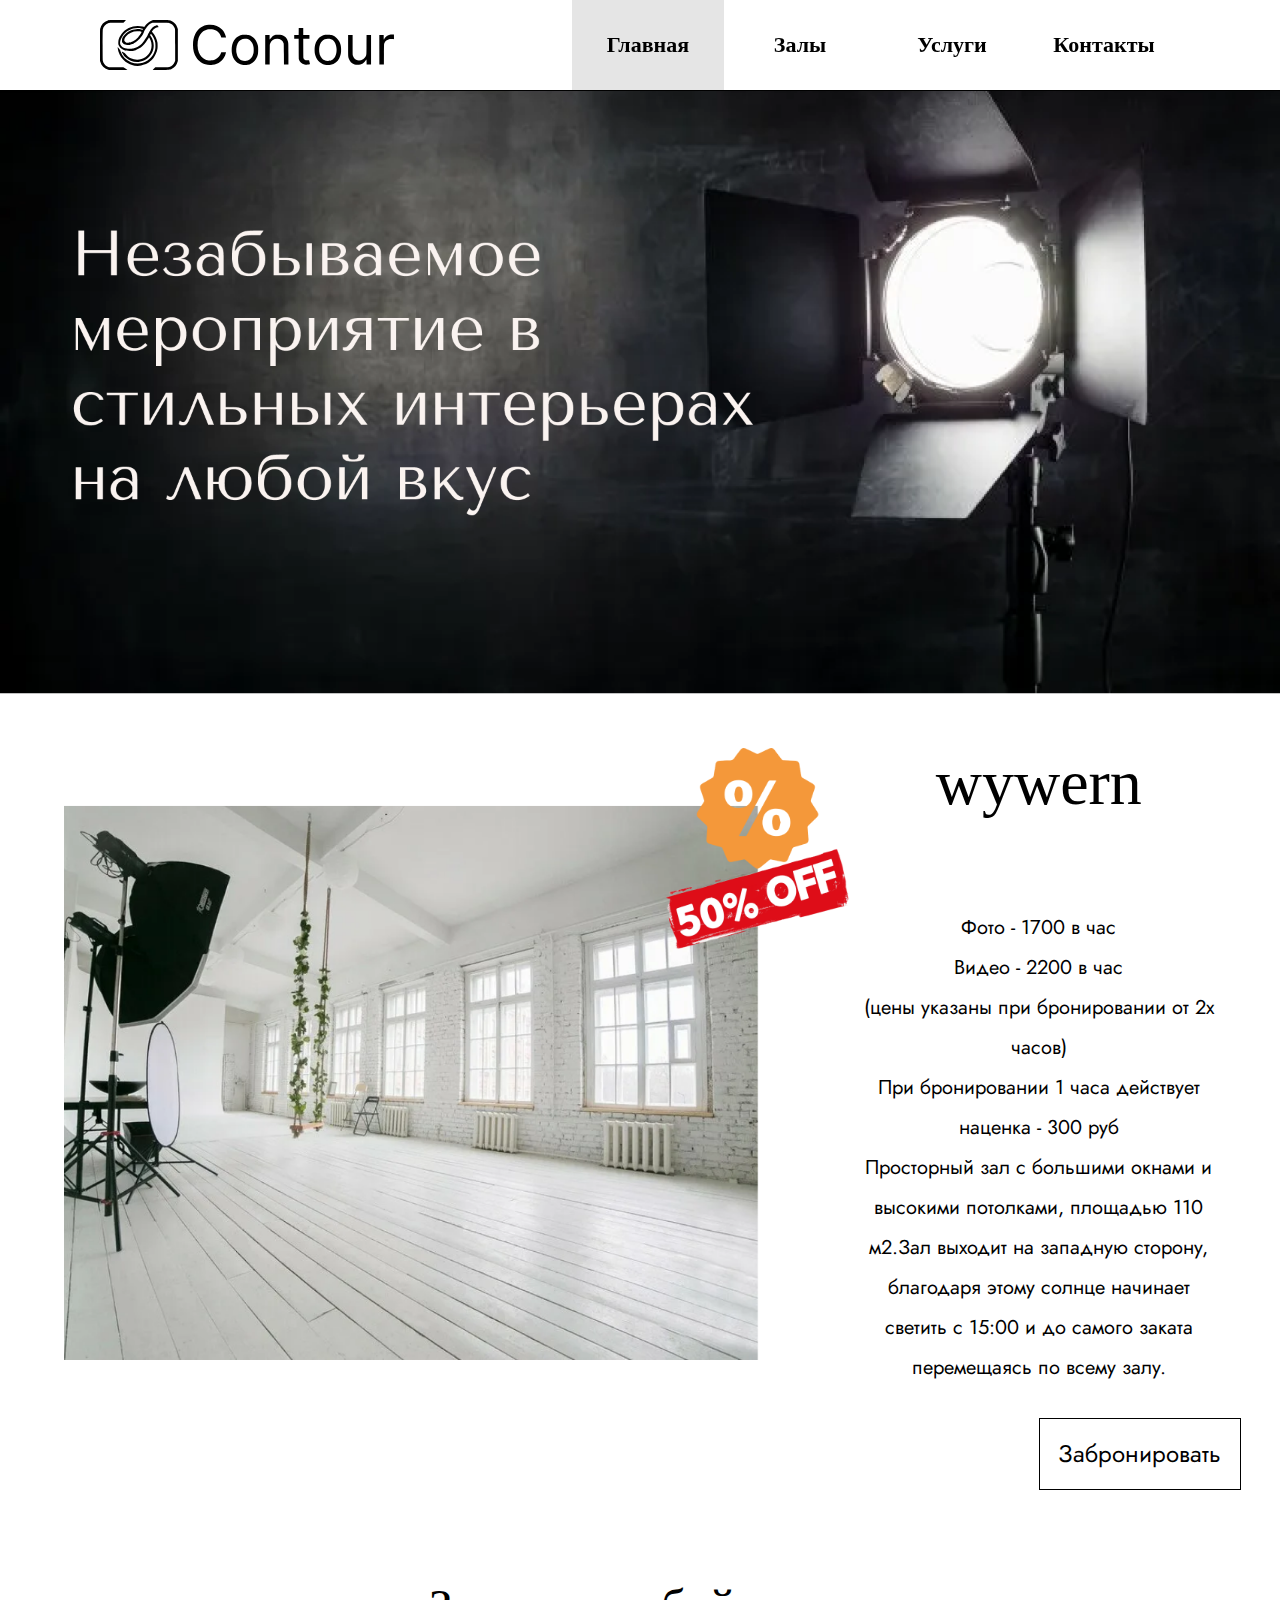
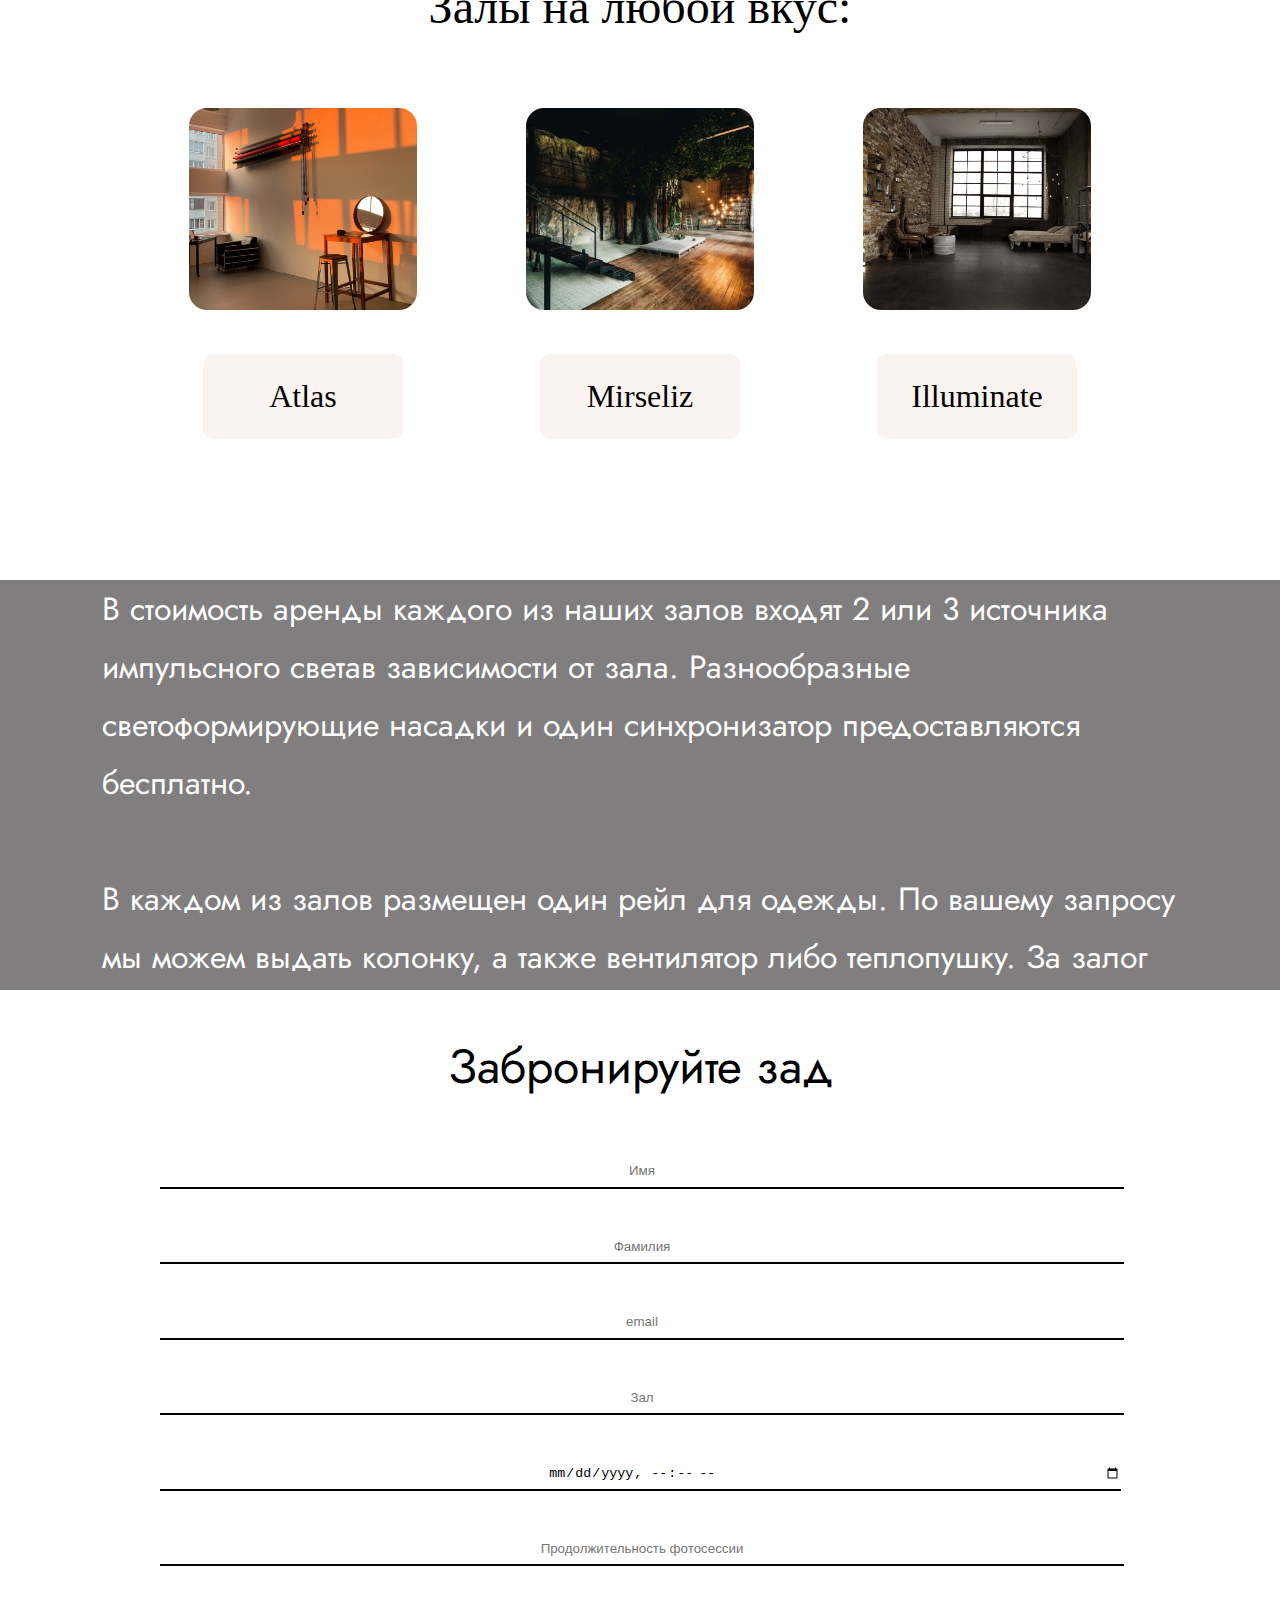
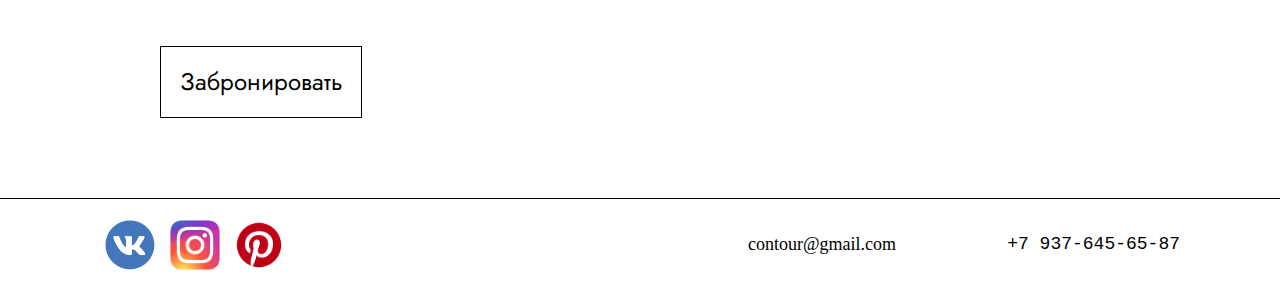
==== index.html @ be24dd09 "Add files via upload" ====
<!DOCTYPE html>
<html lang="ru">
<head>
	<meta charset="UTF-8">
	<meta http-equiv="X-UA-Compatible" content="IE=edge">
	<meta name="viewport" content="width=device-width, initial-scale=1.0">
	<title>Contour</title>
	<link rel="icon" href="img/icon/logo_1.svg" type="image/x-icon">
	<link rel="stylesheet" href="css/style_general.css">
	<link rel="stylesheet" href="css/index.css">
</head>
<body>
	<header class="header">
		<div class="conteiner">
			<div class="logo">
				<img src="img/icon/logo_2.svg" alt="">
			</div>
			<div class="menu">
				<ul>
					<a href="index.html"><li>Главная</li></a>
					<a href="hall.html"><li>Залы</li></a>
					<a href="services.html"><li>Услуги</li></a>
					<a href="contacts.html"><li>Контакты</li></a>
				</ul>
			</div>
		</div>
	</header>

	<div class="fullscreen">
		<img src="img/bgtop.png" alt="">
	</div>

	<div class="wywern">
		<div class="wywern__img">
			<img src="img/wywern.png" alt="">
		</div>
		<div class="wywern__text">
			<div class="wywern__header">
					wywern
			</div>
			<div class="wywern__maintext">
				Фото - 1700 в час <br>
				Видео - 2200 в час <br>
				(цены указаны при бронировании от 2х часов) <br>
				При бронировании 1 часа действует наценка - 300 руб <br>
				Просторный зал с большими окнами и высокими потолками, площадью 110 м2.Зал выходит на западную сторону, благодаря этому солнце начинает светить с 15:00 и до самого заката перемещаясь по всему залу.
			</div>
			<a href="#">
				<div class="wywern__button">
					Забронировать
				</div>
			</a>
		</div>
	</div>

	<div class="halls">
		<div class="halls__hedder">
			Залы   на   любой   вкус:
		</div>
		<div class="halls__content">
			<div class="halls__block">
				<div class="halls__img">
					<img src="img/atlas2.png" alt="">
				</div>
				<a href="#">
					<div class="halls__name">
						Atlas
					</div>
				</a>
			</div>
			<div class="halls__block">
				<div class="halls__img">
					<img src="img/mirseliz.png" alt="">
				</div>
				<a href="#">
					<div class="halls__name">
						Мirseliz
					</div>
				</a>
			</div>
			<div class="halls__block">
				<div class="halls__img">
					<img src="img/illuminate.png" alt="">
				</div>
				<a href="#">
					<div class="halls__name">
						Illuminate
					</div>
				</a>
			</div>
		</div>
	</div>

	<div class="blackblock">
		<div class="blackblock__text">
			В стоимость аренды каждого из наших залов входят 2 или 3 источника импульсного светав зависимости от зала. 
			Разнообразные светоформирующие насадки и один синхронизатор предоставляются бесплатно. <br><br>
			В каждом из залов размещен один рейл для одежды. По вашему запросу мы можем выдать колонку, 
			а также вентилятор либо теплопушку. За залог мы предоставляем тележку на колесиках для разгрузки вашего реквизита.
		</div>
	</div>

	<div class="form">
		<div class="form__header">
			Забронируйте зад
		</div>
		<div class="form__main">
			<div class="form__field">
				<input type="text" placeholder="Имя">
			</div>
			<div class="form__field">
				<input type="text" placeholder="Фамилия">
			</div>
			<div class="form__field">
				<input type="text" placeholder="email">
			</div>
			<div class="form__field">
				<input type="text" placeholder="Зал">
			</div>
			<div class="form__field">
				<input type="datetime-local" placeholder="Время и дата">
			</div>
			<div class="form__field">
				<input type="text" placeholder="Продолжительность фотосессии">
			</div>
		</div>
		<a href="#">
			<div class="form__button">
				Забpониpовать
			</div>
		</a>
	</div>

	<footer class="footer">
		<div class="conteiner">
			<div class="footer__networks">
				<a href="#"><img src="img/icon/vk.png" alt=""></a>
				<a href="#"><img src="img/icon/inst.webp" alt=""></a>
				<a href="#"><img src="img/icon/Pinterest.png" alt=""></a>
			</div>
			<div class="footer__contacts">
				<div class="footer__email">contour@gmail.com</div>
				<div class="footer__tel"><pre>+7 937-645-65-87</pre></div>
			</div>
		</div>
	</footer>
</body>
</html>
---- css/style_general.css ----
/*******fonts******/
@font-face {
	font-family: "KoPub Batang";
	src: url("../fonts/KoPubBatang-Regular.ttf") format("truetype"); 
	font-style: normal; 
	font-weight: normal; 
} 

/*******************************************/


body{
	margin: 0;
}
.header {
	position: fixed;
	left: 0;
	top: 0;
	width: 100%;
	height: 90px;
	background: rgba(255, 255, 255, 0.858);
	border-bottom: 1px solid #000;
	z-index: 100;
}
.conteiner {
	margin: 0 100px 0 100px;
	display: flex;
	justify-content: space-between;
}
.logo {
	margin-top: 20px;
	height: 50px;
}
.logo img{
	height: 100%;
}
.menu {
	width: 60%;
	height: 90px;
	font-size: 22px;
	font-weight: bold;
}
.menu ul{
	display: flex;
	justify-content: space-between;
	list-style-type: none;
	height: 100%;
	margin: 0;
}
.menu ul a{
	text-decoration: none;
	color: black;
	width: 200px;
}
.menu ul li{
	height: 100%;
	width: auto;
	text-align: center;
	line-height: 90px;
}
.menu ul li:hover{
	transition: background-color 0.5s;
	background: rgba(0, 0, 0, 0.103);
}


/**************************************************************/

.footer {
	width: 100%;
	height: 90px;
	position: relative;
	border-top: 1px solid #000;
	font-size: 18px;
	line-height: 90px;
	margin-top: 80px;
}
.footer__networks{
	margin-top: 20px;
	height: 50px;
}
.footer__networks img{
	height: 100%;
	margin: 0 5px 0 5px;
}
.footer__contacts {
	width: 40%;
	display: flex;
	justify-content: space-between;
}
.footer__tel pre{
	margin: 0;
}
---- css/index.css ----
@import url(https://fonts.googleapis.com/css?family=Jost:regular);

header ul a:nth-child(1){
	background: rgba(0, 0, 0, 0.103);
}
.fullscreen{
	position: relative;
	margin: 90px 0 0 0;
	width: 100%;
	height: 100%;

}

.fullscreen img{
	width: 100%;
	height: 100%;
}

.wywern {
	display: flex;
	margin: 0 auto;
	margin-top: 50px;
	width: 90%;
}
.wywern__img {
	width: 90%;
}

.wywern__img img{
	width: 100%;
}
.wywern__text {
	width: 40%;
}

.wywern__text a{
	text-decoration: none;
	color: #000;
}
.wywern__header {
	font-family: 'KoPub Batang';
	font-style: normal;
	font-weight: 400;
	font-size: 64px;
	line-height: 70px;
	align-items: center;
	text-align: center;
}
.wywern__maintext {
	font-family: 'Jost';
	font-style: normal;
	font-weight: 400;
	font-size: 20px;
	line-height: 40px;
	display: flex;
	align-items: center;
	text-align: center;
	margin-top: 90px;
	margin-bottom: 30px;
}
.wywern__button {
	width: 200px;
	height: 70px;
	font-family: 'Jost';
	font-style: normal;
	font-weight: 400;
	font-size: 24px;
	line-height: 70px;
	margin-left: 50%;
	margin-top: 30px;
	border: 1px solid #000000;
	text-align: center;
	align-items: center;
}

.halls {
	height: 600px;
	width: 100%;
	font-family: 'KoPub Batang';
	font-style: normal;
	font-weight: 400;
	font-size: 48px;
	line-height: 53px;
	margin-top: 90px;
}
.halls__hedder {
	margin-bottom: 75px;
	align-items: center;
	text-align: center;
}
.halls__content {
	width: 79%;
	margin: 0 auto;
	display: flex;
	justify-content: space-around;
}
.halls__block {
	width: 22.5%;
}
.halls__img img{
	width: 100%;
	border-radius: 18px;
}
.halls__name {
	margin: 0 auto;
	width: 200px;
	height: 85px;
	background: #FAF3F0;
	border-radius: 10px;
	font-style: normal;
	font-weight: 400;
	font-size: 32px;
	line-height: 85px;
	align-items: center;
	text-align: center;
	margin-top: 34px;
}
.halls__block a{
	color: #000;
	text-decoration: none;
}
.blackblock {
	width: 100%;
	height: 410px;
	background: rgb(128, 126, 126);
}
.blackblock__text {
	font-family: 'Jost';
	font-style: normal;
	font-weight: 400;
	font-size: 32px;
	line-height: 58px;
	color: #FFFFFF;
	width: 84%;
	margin: 0 auto;
}

.form {
	font-family: 'KoPub Batang';
	width: 75%;
	margin: 0 auto;
	font-style: normal;
	font-weight: 400;
	font-size: 32px;
	line-height: 43px;
	align-items: center;
	text-align: center;
}
.form a{
	text-decoration: none;
	color: #000;
}
.form__header {
	font-family: 'Jost';
	font-weight: 400;
	font-size: 48px;
	line-height: 53px;
	margin: 50px 0 50px 0;
}
.form__field {
	margin-top: 30px;
	width: 100%;
}

.form__field input{
	text-align: center;
	width: 100%;
	height: 30px;
	border: 0px;
	border-bottom: 2px solid #000;
}

.form__field input:focus-visible{
	border: 0px;
}

.form__button{
	width: 200px;
	height: 70px;
	font-family: 'Jost';
	font-style: normal;
	font-weight: 400;
	font-size: 24px;
	line-height: 70px;
	border: 1px solid #000000;
	text-align: center;
	align-items: center;
	margin-top: 80px;
}
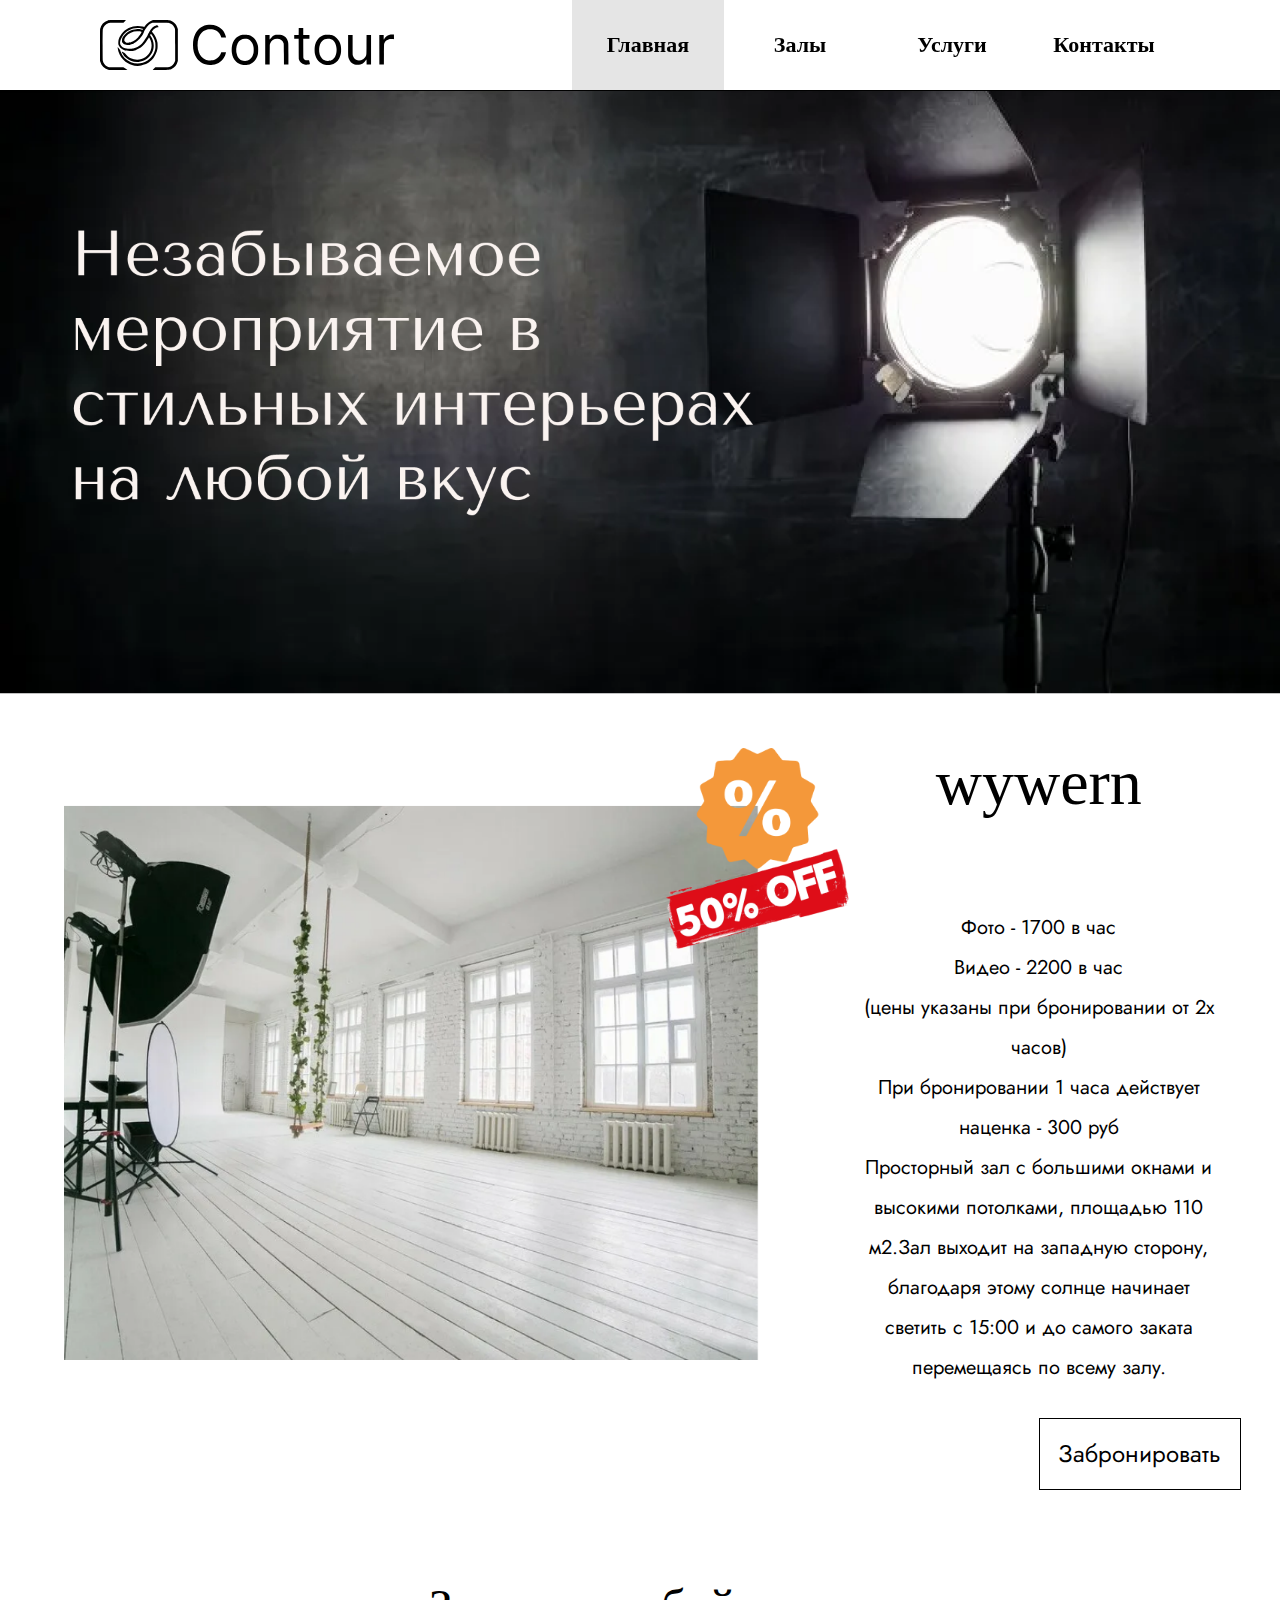
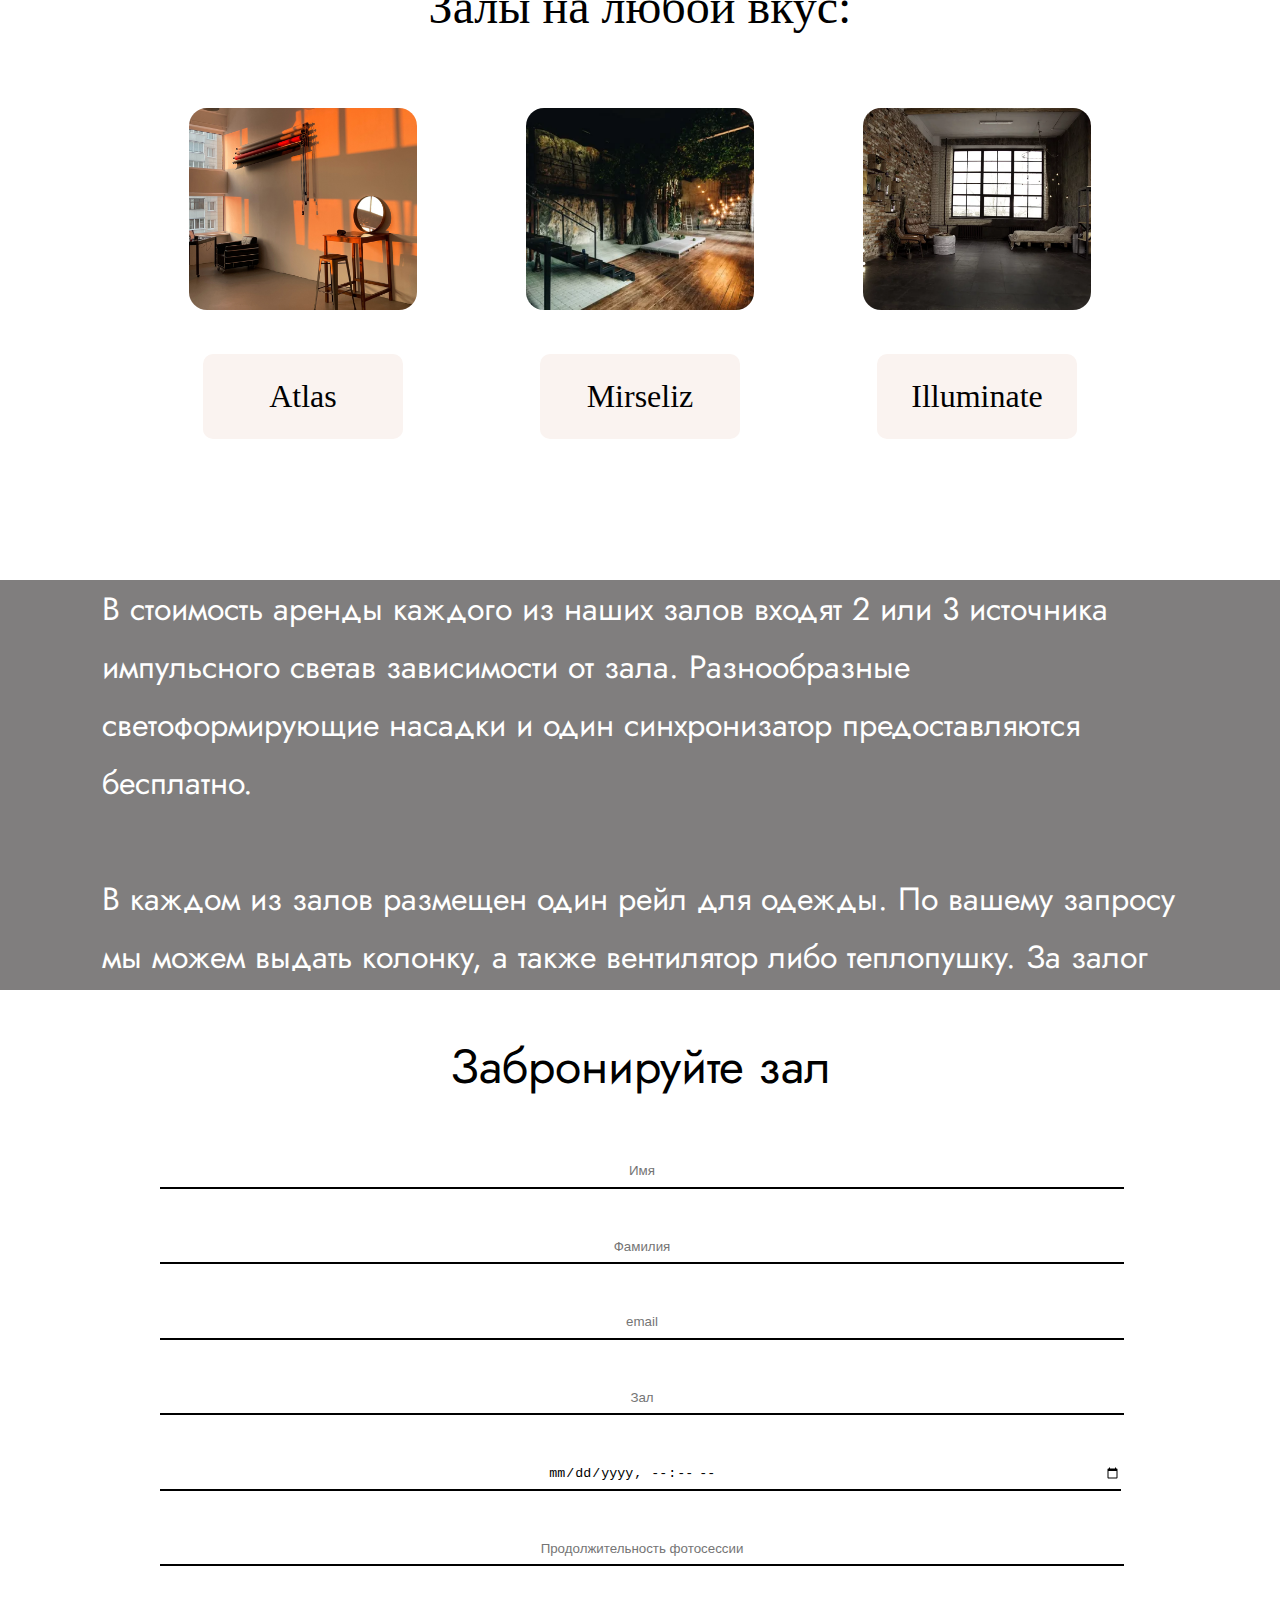
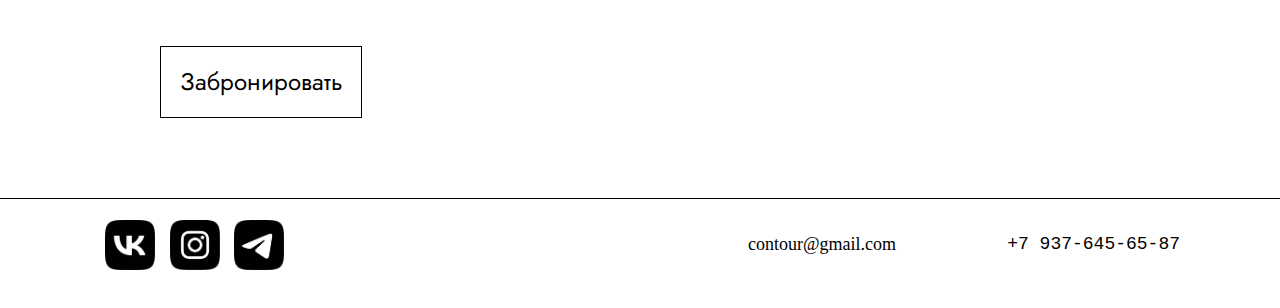
==== commit c3f4463b: "Add files via upload" ====
--- a/index.html
+++ b/index.html
@@ -102,7 +102,7 @@
 
 	<div class="form">
 		<div class="form__header">
-			Забронируйте зад
+			Забронируйте зал
 		</div>
 		<div class="form__main">
 			<div class="form__field">
@@ -135,8 +135,8 @@
 		<div class="conteiner">
 			<div class="footer__networks">
 				<a href="#"><img src="img/icon/vk.png" alt=""></a>
-				<a href="#"><img src="img/icon/inst.webp" alt=""></a>
-				<a href="#"><img src="img/icon/Pinterest.png" alt=""></a>
+				<a href="#"><img src="img/icon/inst.png" alt=""></a>
+				<a href="#"><img src="img/icon/tel.png" alt=""></a>
 			</div>
 			<div class="footer__contacts">
 				<div class="footer__email">contour@gmail.com</div>
